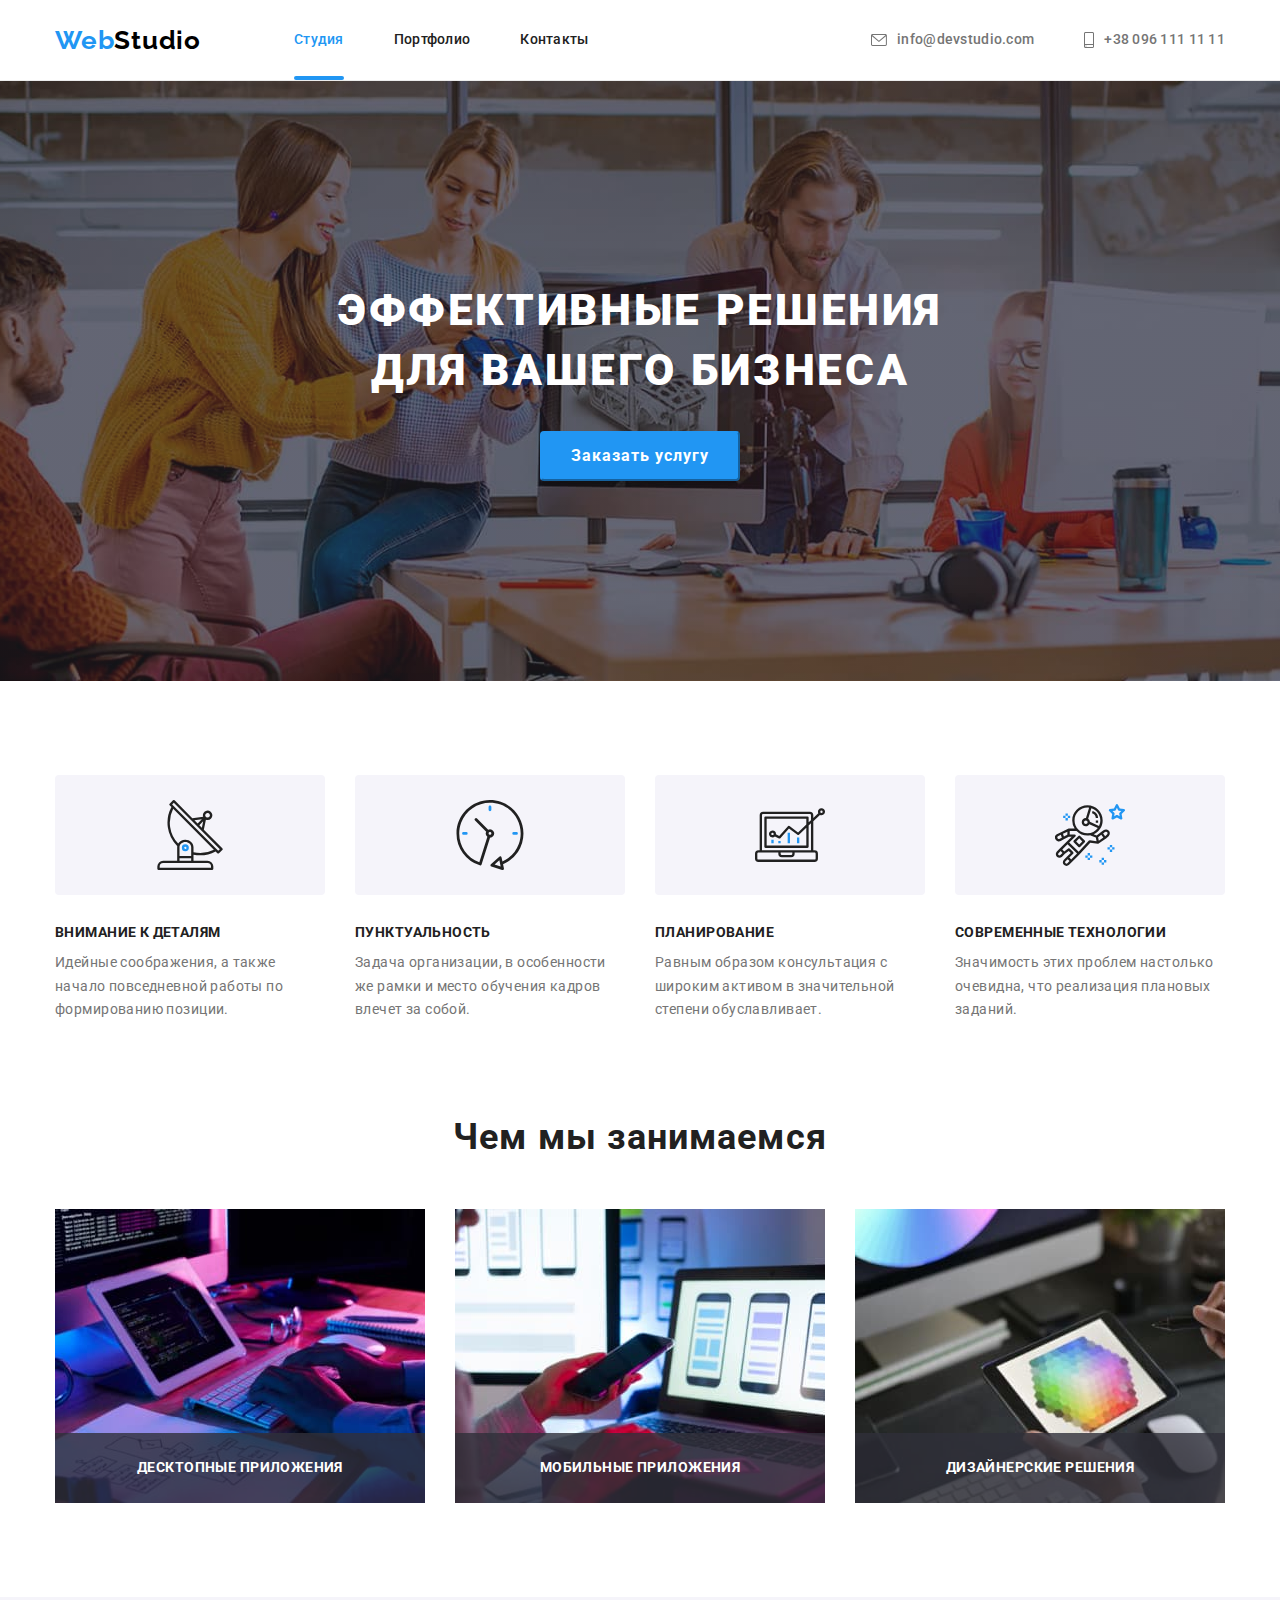
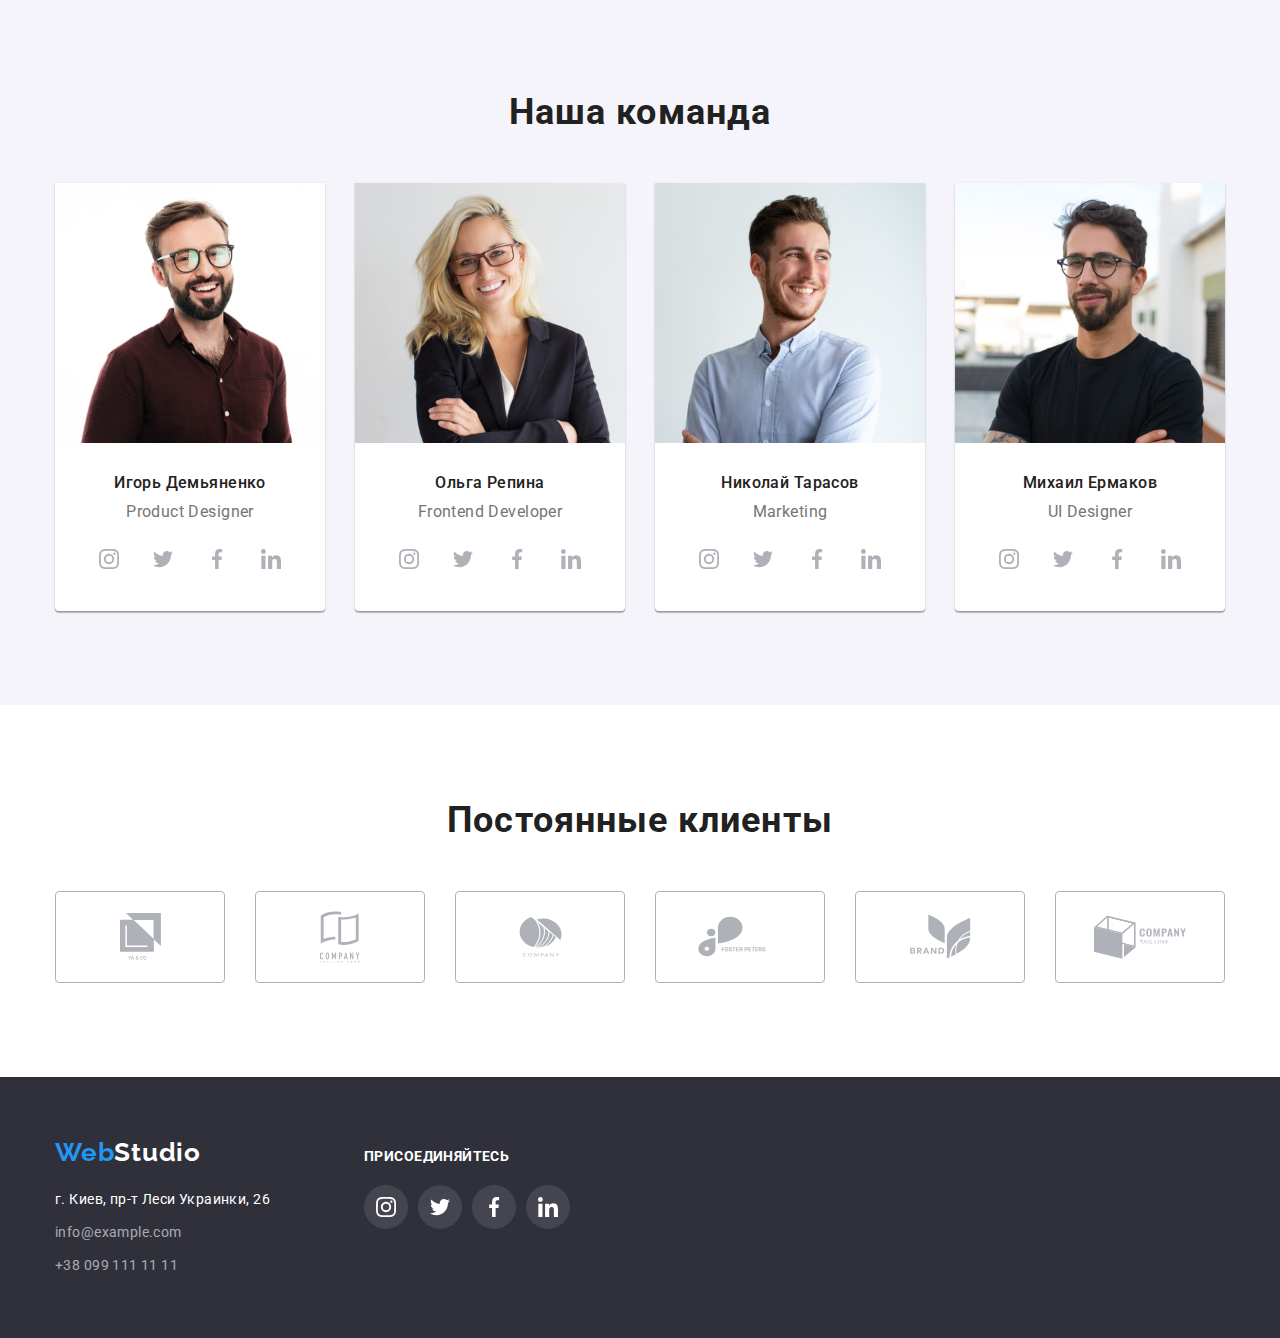
==== index.html @ a8d9ef20 "Initial commit" ====
<!DOCTYPE html>
<html lang="ru">
  <head>
    <meta charset="UTF-8" />
    <meta http-equiv="X-UA-Compatible" content="IE=edge" />
    <meta name="viewport" content="width=device-width, initial-scale=1.0" />
    <link rel="preconnect" href="https://fonts.googleapis.com" />
    <link rel="preconnect" href="https://fonts.gstatic.com" crossorigin />
    <link
      href="https://fonts.googleapis.com/css2?family=Raleway:wght@700&family=Roboto:wght@400;500;700;900&display=swap"
      rel="stylesheet"
    />
    <title>WebStudio</title>
    <!-- Normalize styles -->
    <link
      rel="stylesheet"
      href="https://cdnjs.cloudflare.com/ajax/libs/modern-normalize/1.1.0/modern-normalize.css"
    />
    <link rel="stylesheet" href="./styles/styles.css" />
  </head>

  <body>
    <!-- Header -->
    <header>
      <div class="container header-container">
        <!-- Navigation -->
        <nav class="nav-container">
          <a class="logo" href="./index.html">
            <span class="logo-color">Web</span>Studio</a
          >
          <ul class="nav-link-container">
            <li class="link-item">
              <a class="nav-link current" href="./index.html">Студия</a>
            </li>
            <li class="link-item">
              <a class="nav-link" href="./portfolio.html">Портфолио</a>
            </li>
            <li class="link-item">
              <a class="nav-link" href="#Contacts">Контакты</a>
            </li>
          </ul>
        </nav>
        <!--Contacts-->
        <ul class="head-contacts">
          <li class="contacts-item">
            <a class="contact-header" href="mailto:info@devstudio.com">
              <svg class="icon-contact" width="16" height="12">
                <use href="./images/icons.svg#icon-envelope"></use>
              </svg>
              info@devstudio.com</a
            >
          </li>
          <li class="contacts-item tel">
            <a class="contact-header" href="tel:+380961111111"
              ><svg class="icon-contact" width="10" height="16">
                <use href="./images/icons.svg#icon-smartphone"></use>
              </svg>
              +38 096 111 11 11</a
            >
          </li>
        </ul>
      </div>
    </header>
    <!-- Main -->
    <main>
      <!-- Order -->
      <section class="hero-section">
        <div class="container centered hero">
          <h1 class="hero-title">Эффективные решения для вашего бизнеса</h1>

          <button class="main-btn data-modal-open" type="button">
            Заказать услугу
          </button>
          <div class="backdrop data-modal is-hidden">
            <div class="hero-modal">
              <button class="data-modal-close" type="button ">креситик</button>
            </div>
          </div>
        </div>
      </section>
      <!-- Benefits -->
      <section>
        <div class="container benefits">
          <h2 class="visually-hidden">Преимущества</h2>
          <ul class="benefits-list">
            <li class="benefits-item">
              <div class="icon-benefits">
                <svg width="70" height="70">
                  <use href="./images/icons.svg#icon-antenna"></use>
                </svg>
              </div>
              <h3 class="benefits-subtitle">Внимание к деталям</h3>
              <p>
                Идейные соображения, а также начало повседневной работы по
                формированию позиции.
              </p>
            </li>
            <li class="benefits-item">
              <div class="icon-benefits">
                <svg width="70" height="70">
                  <use href="./images/icons.svg#icon-clock"></use>
                </svg>
              </div>
              <h3 class="benefits-subtitle">Пунктуальность</h3>
              <p>
                Задача организации, в особенности же рамки и место обучения
                кадров влечет за собой.
              </p>
            </li>
            <li class="benefits-item">
              <div class="icon-benefits">
                <svg width="70" height="70">
                  <use href="./images/icons.svg#icon-diagram"></use>
                </svg>
              </div>
              <h3 class="benefits-subtitle">Планирование</h3>
              <p>
                Равным образом консультация с широким активом в значительной
                степени обуславливает.
              </p>
            </li>
            <li class="benefits-item">
              <div class="icon-benefits">
                <svg width="70" height="70">
                  <use href="./images/icons.svg#icon-astronaut"></use>
                </svg>
              </div>
              <h3 class="benefits-subtitle">Современные технологии</h3>
              <p>
                Значимость этих проблем настолько очевидна, что реализация
                плановых заданий.
              </p>
            </li>
          </ul>
        </div>
      </section>
      <!-- Services -->
      <section class="services">
        <div class="container services">
          <h2 class="section-title">Чем мы занимаемся</h2>
          <ul class="selection-list">
            <li class="selection-item">
              <img
                src="./images/services/box1.jpg"
                alt="Приложения для ПК"
                width="370"
                height="294"
              />
              <h3 class="selection-item-text">Десктопные приложения</h3>
            </li>
            <li class="selection-item">
              <img
                src="./images/services/box2.jpg"
                alt="Приложения для телефонов"
                width="370"
                height="294"
              />
              <h3 class="selection-item-text">Мобильные приложения</h3>
            </li>
            <li class="selection-item">
              <img
                src="./images/services/box3.jpg"
                alt="Приложения для планшетов"
                width="370"
                height="294"
              />
              <h3 class="selection-item-text">Дизайнерские решения</h3>
            </li>
          </ul>
        </div>
      </section>
      <!-- Team -->
      <section class="section-team">
        <div class="container team">
          <h2 class="section-title">Наша команда</h2>
          <ul class="team-list">
            <li class="team-item">
              <img
                src="./images/team/pr-designer.jpg"
                alt="Игорь Демьяненко"
                width="270"
                height="260"
              />
              <h3 class="team-subtitle">Игорь Демьяненко</h3>
              <p class="job-title" lang="en">Product Designer</p>
              <ul class="social-link-list">
                <li class="social-item">
                  <a
                    class="social-link-item"
                    href="#"
                    target="_blank"
                    rel="noopener noreferrer"
                    aria-label="instagram"
                    ><svg class="social-link" width="20" height="20">
                      <use href="./images/icons.svg#icon-instagram"></use>
                    </svg>
                  </a>
                </li>
                <li class="social-item">
                  <a
                    class="social-link-item"
                    href="#"
                    target="_blank"
                    rel="noopener noreferrer"
                    aria-label="instagram"
                    ><svg class="social-link" width="20" height="20">
                      <use href="./images/icons.svg#icon-twitter"></use>
                    </svg>
                  </a>
                </li>
                <li class="social-item">
                  <a
                    class="social-link-item"
                    href="#"
                    target="_blank"
                    rel="noopener noreferrer"
                    aria-label="instagram"
                    ><svg class="social-link" width="20" height="20">
                      <use href="./images/icons.svg#icon-facebook"></use>
                    </svg>
                  </a>
                </li>
                <li class="social-item">
                  <a
                    class="social-link-item"
                    href="#"
                    target="_blank"
                    rel="noopener noreferrer"
                    aria-label="instagram"
                    ><svg class="social-link" width="20" height="20">
                      <use href="./images/icons.svg#icon-linkedin"></use>
                    </svg>
                  </a>
                </li>
              </ul>
            </li>
            <li class="team-item">
              <img
                src="./images/team/developer.jpg"
                alt="Ольга Репина"
                width="270"
                height="260"
              />
              <h3 class="team-subtitle">Ольга Репина</h3>
              <p class="job-title" lang="en">Frontend Developer</p>
              <ul class="social-link-list">
                <li class="social-item">
                  <a
                    class="social-link-item"
                    href="#"
                    target="_blank"
                    rel="noopener noreferrer"
                    aria-label="instagram"
                    ><svg class="social-link" width="20" height="20">
                      <use href="./images/icons.svg#icon-instagram"></use>
                    </svg>
                  </a>
                </li>
                <li class="social-item">
                  <a
                    class="social-link-item"
                    href="#"
                    target="_blank"
                    rel="noopener noreferrer"
                    aria-label="instagram"
                    ><svg class="social-link" width="20" height="20">
                      <use href="./images/icons.svg#icon-twitter"></use>
                    </svg>
                  </a>
                </li>
                <li class="social-item">
                  <a
                    class="social-link-item"
                    href="#"
                    target="_blank"
                    rel="noopener noreferrer"
                    aria-label="instagram"
                    ><svg class="social-link" width="20" height="20">
                      <use href="./images/icons.svg#icon-facebook"></use>
                    </svg>
                  </a>
                </li>
                <li class="social-item">
                  <a
                    class="social-link-item"
                    href="#"
                    target="_blank"
                    rel="noopener noreferrer"
                    aria-label="instagram"
                    ><svg class="social-link" width="20" height="20">
                      <use href="./images/icons.svg#icon-linkedin"></use>
                    </svg>
                  </a>
                </li>
              </ul>
            </li>
            <li class="team-item">
              <img
                src="./images/team/marketing.jpg"
                alt="Николай Тарасов"
                width="270"
                height="260"
              />
              <h3 class="team-subtitle">Николай Тарасов</h3>
              <p class="job-title" lang="en">Marketing</p>
              <ul class="social-link-list">
                <li class="social-item">
                  <a
                    class="social-link-item"
                    href="#"
                    target="_blank"
                    rel="noopener noreferrer"
                    aria-label="instagram"
                    ><svg class="social-link" width="20" height="20">
                      <use href="./images/icons.svg#icon-instagram"></use>
                    </svg>
                  </a>
                </li>
                <li class="social-item">
                  <a
                    class="social-link-item"
                    href="#"
                    target="_blank"
                    rel="noopener noreferrer"
                    aria-label="instagram"
                    ><svg class="social-link" width="20" height="20">
                      <use href="./images/icons.svg#icon-twitter"></use>
                    </svg>
                  </a>
                </li>
                <li class="social-item">
                  <a
                    class="social-link-item"
                    href="#"
                    target="_blank"
                    rel="noopener noreferrer"
                    aria-label="instagram"
                    ><svg class="social-link" width="20" height="20">
                      <use href="./images/icons.svg#icon-facebook"></use>
                    </svg>
                  </a>
                </li>
                <li class="social-item">
                  <a
                    class="social-link-item"
                    href="#"
                    target="_blank"
                    rel="noopener noreferrer"
                    aria-label="instagram"
                    ><svg class="social-link" width="20" height="20">
                      <use href="./images/icons.svg#icon-linkedin"></use>
                    </svg>
                  </a>
                </li>
              </ul>
            </li>
            <li class="team-item">
              <img
                src="./images/team/ui-designer.jpg"
                alt="Михаил Ермаков"
                width="270"
                height="260"
              />
              <h3 class="team-subtitle">Михаил Ермаков</h3>
              <p class="job-title" lang="en">UI Designer</p>
              <ul class="social-link-list">
                <li class="social-item">
                  <a
                    class="social-link-item"
                    href="#"
                    target="_blank"
                    rel="noopener noreferrer"
                    aria-label="instagram"
                    ><svg class="social-link" width="20" height="20">
                      <use href="./images/icons.svg#icon-instagram"></use>
                    </svg>
                  </a>
                </li>
                <li class="social-item">
                  <a
                    class="social-link-item"
                    href="#"
                    target="_blank"
                    rel="noopener noreferrer"
                    aria-label="instagram"
                    ><svg class="social-link" width="20" height="20">
                      <use href="./images/icons.svg#icon-twitter"></use>
                    </svg>
                  </a>
                </li>
                <li class="social-item">
                  <a
                    class="social-link-item"
                    href="#"
                    target="_blank"
                    rel="noopener noreferrer"
                    aria-label="instagram"
                    ><svg class="social-link" width="20" height="20">
                      <use href="./images/icons.svg#icon-facebook"></use>
                    </svg>
                  </a>
                </li>
                <li class="social-item">
                  <a
                    class="social-link-item"
                    href="#"
                    target="_blank"
                    rel="noopener noreferrer"
                    aria-label="instagram"
                    ><svg class="social-link" width="20" height="20">
                      <use href="./images/icons.svg#icon-linkedin"></use>
                    </svg>
                  </a>
                </li>
              </ul>
            </li>
          </ul>
        </div>
      </section>
      <!-- Regular customers -->
      <section>
        <div class="container">
          <h2 class="section-title">Постоянные клиенты</h2>
          <ul class="customers-title">
            <li class="customers-item">
              <a
                class="customers-link-item"
                href="#"
                target="_blank"
                rel="noopener noreferrer"
                aria-label="customers 1"
                ><svg class="icon-customers" width="41" height="47">
                  <use href="./images/icons.svg#icon-group1"></use>
                </svg>
              </a>
            </li>
            <li class="customers-item">
              <a
                class="customers-link-item"
                href="#"
                target="_blank"
                rel="noopener noreferrer"
                aria-label="customers 2"
                ><svg class="icon-customers" width="40" height="52">
                  <use href="./images/icons.svg#icon-group2"></use>
                </svg>
              </a>
            </li>
            <li class="customers-item">
              <a
                class="customers-link-item"
                href="#"
                target="_blank"
                rel="noopener noreferrer"
                aria-label="customers 3"
                ><svg class="icon-customers" width="43" height="41">
                  <use href="./images/icons.svg#icon-group3"></use>
                </svg>
              </a>
            </li>
            <li class="customers-item">
              <a
                class="customers-link-item"
                href="#"
                target="_blank"
                rel="noopener noreferrer"
                aria-label="customers 4"
                ><svg class="icon-customers" width="84" height="41">
                  <use href="./images/icons.svg#icon-group4"></use>
                </svg>
              </a>
            </li>
            <li class="customers-item">
              <a
                class="customers-link-item"
                href="#"
                target="_blank"
                rel="noopener noreferrer"
                aria-label="customers 5"
                ><svg class="icon-customers" width="63" height="45">
                  <use href="./images/icons.svg#icon-group5"></use>
                </svg>
              </a>
            </li>
            <li class="customers-item">
              <a
                class="customers-link-item"
                href="#"
                target="_blank"
                rel="noopener noreferrer"
                aria-label="customers 6"
                ><svg class="icon-customers" width="94" height="44">
                  <use href="./images/icons.svg#icon-group6"></use>
                </svg>
              </a>
            </li>
          </ul>
        </div>
      </section>
    </main>
    <!-- Footer -->
    <footer>
      <div class="container footer-container">
        <div>
          <a class="logo logo-footer" href="./index.html">
            <span class="logo-color">Web</span
            ><span class="logo-color-footer">Studio</span></a
          >
          <address id="Contacts">
            <ul>
              <li class="adress-item">
                <a
                  class="address-footer"
                  href="https://goo.gl/maps/XzDrCH9YL9LTSnce7"
                  target="_blank"
                  rel="noopener noreferrer"
                  >г. Киев, пр-т Леси Украинки, 26</a
                >
              </li>
              <li class="adress-item">
                <a class="contact-footer" href="mailto:info@example.com"
                  >info@example.com</a
                >
              </li>
              <li class="adress-item">
                <a class="contact-footer" href="tel:+380991111111"
                  >+38 099 111 11 11</a
                >
              </li>
            </ul>
          </address>
        </div>
        <div class="social-link-bloc">
          <p class="social-link-title">Присоединяйтесь</p>
          <ul class="social-link-list footer">
            <li class="social-item footer">
              <a
                class="social-link-item footer"
                href="#"
                target="_blank"
                rel="noopener noreferrer"
                aria-label="instagram"
                ><svg class="social-link" width="20" height="20">
                  <use href="./images/icons.svg#icon-instagram"></use>
                </svg>
              </a>
            </li>
            <li class="social-item footer">
              <a
                class="social-link-item footer"
                href="#"
                target="_blank"
                rel="noopener noreferrer"
                aria-label="instagram"
                ><svg class="social-link" width="20" height="20">
                  <use href="./images/icons.svg#icon-twitter"></use>
                </svg>
              </a>
            </li>
            <li class="social-item footer">
              <a
                class="social-link-item footer"
                href="#"
                target="_blank"
                rel="noopener noreferrer"
                aria-label="instagram"
                ><svg class="social-link" width="20" height="20">
                  <use href="./images/icons.svg#icon-facebook"></use>
                </svg>
              </a>
            </li>
            <li class="social-item footer">
              <a
                class="social-link-item footer"
                href="#"
                target="_blank"
                rel="noopener noreferrer"
                aria-label="instagram"
                ><svg class="social-link" width="20" height="20">
                  <use href="./images/icons.svg#icon-linkedin"></use>
                </svg>
              </a>
            </li>
          </ul>
        </div>
      </div>
    </footer>
    <script src="./js/modal.js"></script>
  </body>
</html>
---- styles/styles.css ----
:root {
  /* fonts */
  --logo-font: "Raleway";
  --main-font: "Roboto";

  /* colors */
  --main-theme: #ffffff;
  --secondary-theme: #f5f4fa;
  --accent-theme: #2f303a;

  --main-txt-color: #757575;
  --secondary-txt-color: #212121;
  --tertiary-txt-color: #ffffff;
  --accent-color: #2196f3;
  --icon-color: #afb1b8;

  /* transition-timing */
  --cubic-bezier-1: cubic-bezier(0.4, 0, 0.2, 1);
}

li {
  list-style: none;
}
a {
  text-decoration: none;

  color: var(--main-txt-color);
}

a:focus {
  outline: none;
}

button:focus {
  outline: none;
}

.visually-hidden {
  position: absolute;
  width: 1px;
  height: 1px;
  margin: -1px;
  border: 0;
  padding: 0;
  white-space: nowrap;
  clip-path: inset(100%);
  clip: rect(0 0 0 0);
  overflow: hidden;
}

/* Body */
body {
  font-family: var(--main-font), sans-serif;
  color: var(--main-txt-color);
  background-color: var(--main-theme);
  font-size: 14px;
  line-height: 1.71;
  letter-spacing: 0.03em;
}
h1,
h2,
h3,
h4,
p {
  margin: 0;
}

img {
  display: block;
  max-width: 100%;
  height: auto;
}
ul {
  padding: 0px;
  margin: 0px;
}

.container {
  width: 1200px;
  padding: 0 15px;
  margin-right: auto;
  margin-left: auto;
  /* outline: solid red; */
}

/* Header */
header {
  border-bottom: 1px solid #ececec;
  /* background-color: #ffffff;
  box-shadow: 0px 4px 4px rgba(0, 0, 0, 0.25); */
}

.header-container {
  display: flex;
  align-items: center;
}

.logo {
  padding-top: 25px;
  padding-bottom: 24px;

  font-family: var(--logo-font);
  font-weight: 700;
  font-size: 26px;
  line-height: 1.19;
  letter-spacing: 0.03em;
  color: #000000;
  margin-right: 93px;
  display: block;
}

.logo-color {
  color: var(--accent-color);
}

/* Navigation */
.nav-link {
  padding: 32px 0px;

  font-weight: 500;
  line-height: 1.14;
  letter-spacing: 0.02em;
  color: var(--secondary-txt-color);
  position: relative;
}

.nav-link:hover,
.nav-link:focus {
  color: var(--accent-color);
}

.nav-link-container > .link-item {
  position: relative;
}

.current {
  color: var(--accent-color);
}

.current::after {
  position: absolute;
  display: block;

  content: "";
  bottom: -1px;
  width: 100%;
  height: 4px;
  background-color: var(--accent-color);
  border-radius: 2px;
}

.nav-container {
  display: flex;
  align-items: center;
}

.nav-link-container {
  display: flex;
}

.link-item:not(:last-child) {
  margin-right: 50px;
}

/* Contacts */
.contact-header {
  padding: 32px 0px;
  font-weight: 500;
  display: flex;
  align-items: center;
  line-height: 1.14;
  letter-spacing: 0.02em;
  color: var(--main-txt-color);
}

.contacts-item {
  color: var(--main-txt-color);
}

.contacts-item:not(:first-child) {
  margin-left: 50px;
}

.contact-header:hover,
.contact-header:focus {
  color: var(--accent-color);
}

.head-contacts {
  display: flex;
  margin-left: auto;
}

.icon-contact {
  margin-right: 10px;
  fill: currentColor;
}

/* Hero */

.hero-section {
  padding-top: 200px;
  padding-bottom: 200px;
  max-width: 1600px;
  margin: 0 auto;

  text-align: center;

  background: rgba(47, 48, 58, 0.4);
  background-image: linear-gradient(
      0deg,
      rgba(47, 48, 58, 0.4) 0%,
      rgba(47, 48, 58, 0.4) 100%
    ),
    url(../images/hero/hero.jpg);

  background-position: center;
  background-repeat: no-repeat;
  background-color: var(--accent-theme);
}

section {
  padding-top: 94px;
  padding-bottom: 94px;
}

.container.hero {
}

.hero-title {
  max-width: 700px;
  margin-left: auto;
  margin-right: auto;

  font-weight: 900;
  font-size: 44px;
  line-height: 1.36;
  letter-spacing: 0.06em;
  text-transform: uppercase;
  color: var(--tertiary-txt-color);
}

.main-btn {
  margin-top: 30px;
  width: 200px;
  height: 50px;

  font-family: "Roboto";
  font-weight: 700;
  font-size: 16px;
  line-height: 1.88;
  text-align: center;
  letter-spacing: 0.06em;
  color: var(--tertiary-txt-color);
  background-color: var(--accent-color);
  box-shadow: 0px 4px 4px rgba(0, 0, 0, 0.15);
  border-radius: 4px;
  border-color: var(--accent-color);
  cursor: pointer;
}

.main-btn:hover,
.main-btn:focus {
  font-family: "Roboto";
  font-weight: 700;
  font-size: 16px;
  line-height: 1.88;
  text-align: center;
  letter-spacing: 0.06em;
  color: var(--tertiary-txt-color);
  background: #188ce8;
  box-shadow: 0px 4px 4px rgba(0, 0, 0, 0.15);
  border-radius: 4px;
}

.backdrop {
  position: absolute;
  z-index: 5;
  top: 0;
  left: 0;
  display: flex;
  position: fixed;
  width: 100vw;
  height: 100vh;
  align-items: center;
  justify-content: center;
  background-color: rgba(0, 0, 0, 0.2);
}

.is-hidden {
  visibility: hidden;
  opacity: 0;
  pointer-events: none;
}

.hero-modal {
  position: relative;

  display: flex;
  width: 528px;
  height: 581px;

  background-color: #ffffff;
  box-shadow: 0px 1px 3px rgba(0, 0, 0, 0.12), 0px 1px 1px rgba(0, 0, 0, 0.14),
    0px 2px 1px rgba(0, 0, 0, 0.2);
  border-radius: 4px;
}

.data-modal-close {
  position: absolute;
  top: 8px;
  right: 8px;
  width: 30px;
  height: 30px;
  outline: #000000;
}

/* Benefits */

.benefits-list {
  display: flex;
  flex-wrap: wrap;
}

.benefits-item {
  width: 270px;
}

.benefits-item:not(:last-child) {
  margin-right: 30px;
}

.icon-benefits {
  width: 100%;
  height: 120px;
  margin-bottom: 30px;

  display: flex;
  justify-content: center;
  align-items: center;

  border-radius: 4px;
  background-color: var(--secondary-theme);
}

.benefits-subtitle {
  margin-bottom: 10px;

  font-size: 14px;
  font-weight: 700;
  line-height: 1.14;
  text-transform: uppercase;
  color: var(--secondary-txt-color);
}

/* Services */

.services {
  padding-top: 0;
}

.section-title {
  text-align: center;
  margin-bottom: 50px;

  font-weight: 700;
  font-size: 36px;
  line-height: 1.17;
  color: var(--secondary-txt-color);
  letter-spacing: 0.03em;
}

.selection-list {
  display: flex;
  flex-wrap: wrap;
}

.selection-item {
  position: relative;
  display: block;
}

.selection-item:not(:last-child) {
  margin-right: 30px;
}

.selection-item-text {
  display: flex;
  position: absolute;
  z-index: 4;

  width: 100%;
  height: 70px;
  bottom: 0;
  align-items: center;
  justify-content: center;

  color: #ffffff;
  background-color: rgba(47, 48, 58, 0.8);

  font-size: 14px;
  font-weight: 700;
  line-height: 1.14;
  text-transform: uppercase;
}

/* Team */

.team-list {
  display: flex;
  flex-direction: row;
}

.team-item {
  background: #ffffff;
  box-shadow: 0px 1px 3px rgba(0, 0, 0, 0.12), 0px 1px 1px rgba(0, 0, 0, 0.14),
    0px 2px 1px rgba(0, 0, 0, 0.2);
  border-radius: 0px 0px 4px 4px;
}

.team-item:not(:last-child) {
  margin-right: 30px;
}

.team-subtitle {
  margin-top: 30px;
  margin-bottom: 10px;

  font-weight: 500;
  font-size: 16px;
  line-height: 1.19;
  text-align: center;
  color: var(--secondary-txt-color);
}

.section-team {
  background-color: var(--secondary-theme);
}

.container.team {
}

.job-title {
  margin-bottom: 16px;

  font-size: 16px;
  line-height: 1.19;
  text-align: center;
}

.social-item {
  width: 44px;
  height: 44px;
}

.social-item:not(:last-child) {
  margin-right: 10px;
}

.social-link-list {
  margin-bottom: 30px;

  display: flex;
  justify-content: center;
}

.social-link-item {
  display: flex;
  align-items: center;
  justify-content: center;
  width: 100%;
  height: 100%;
  border-radius: 50%;
  color: var(--icon-color);
}

.social-link-item:hover,
.social-link-item:focus {
  background-color: var(--accent-color);
  color: #ffffff;
}
.social-link {
  fill: currentColor;
}

/* Regular customers */

.customers-title {
  display: flex;
  justify-content: center;
}

.customers-item {
  width: 170px;
  height: 92px;

  display: flex;
  align-items: center;
  justify-content: center;
}

.customers-link-item {
  border: 1px solid var(--icon-color);
  border-radius: 4px;
}

.customers-item:not(:last-child) {
  margin-right: 30px;
}

.customers-link-item:hover,
.customers-link-item:focus {
  color: var(--accent-color);
  border: 1px solid var(--accent-color);
  border-radius: 4px;
}

.customers-link-item {
  display: flex;
  align-items: center;
  justify-content: center;
  width: 100%;
  height: 100%;

  color: var(--icon-color);
}

.icon-customers {
  fill: currentColor;
}

/* Portfolio */

.works-menu {
  display: flex;
  justify-content: center;
  margin-bottom: 50px;
}

.works-menu li:not(:last-child) {
  margin-right: 8px;
}

.works-btn {
  padding: 6px 22px;

  font-weight: 500;
  font-size: 16px;
  line-height: 1.62;
  text-align: center;
  letter-spacing: 0.03em;
  border: 0px;
  color: var(--secondary-txt-color);
  background: var(--secondary-theme);
  border-radius: 4px;
  border-color: var(--secondary-theme);
  cursor: pointer;
}

.works-btn:hover,
.works-btn:focus {
  color: var(--tertiary-txt-color);
  background: var(--accent-color);
  box-shadow: 0px 3px 1px rgba(0, 0, 0, 0.1), 0px 1px 2px rgba(0, 0, 0, 0.08),
    0px 2px 2px rgba(0, 0, 0, 0.12);
}

.work-examples {
  display: flex;
  flex-wrap: wrap;
  margin: -15px;
}

.work-item {
  width: 370px;
  margin: 15px;
}

.work-item-link {
  position: relative;
  display: block;

  transition: box-shadow 250ms var(--cubic-bezier-1);
}

.work-item-link:hover,
.work-item-link:focus {
  /* display: block; */

  box-shadow: 0px 1px 1px rgba(0, 0, 0, 0.12), 0px 4px 4px rgba(0, 0, 0, 0.06),
    1px 4px 6px rgba(0, 0, 0, 0.16);
}

.work-item:nth-child(3n) {
  margin-right: 0px;
}

.work-item-popup {
  position: relative;
  overflow: hidden;
}

.works-title-info {
  display: flex;

  position: absolute;
  top: 0;
  width: 100%;
  height: 294px;
  padding: 24px;

  align-items: center;
  justify-content: center;

  transform: translateY(100%);
  transition: transform 250ms var(--cubic-bezier-1);
  opacity: 0;

  font-size: 18px;
  line-height: 1.56;
  color: #ffffff;
  background-color: rgba(33, 150, 243, 0.9);
}
.works-title {
  font-weight: 700;
  font-size: 18px;
  line-height: 2;
  letter-spacing: 0.06em;
  color: var(--secondary-txt-color);
}

.works-type {
  font-size: 16px;
  line-height: 1.88;
}

.work-item-link:hover .works-title-info,
.work-item-link:focus .works-title-info {
  opacity: 1;
  transform: translateY(0%);
}

.work-item-info {
  padding: 20px 24px;

  border-right: 1px solid #eeeeee;
  border-bottom: 1px solid #eeeeee;
  border-left: 1px solid #eeeeee;
}

.works-title {
  margin-bottom: 4px;
}

/* .works-title-info:hover {
  opacity: 1;
} */

/* Footer */
footer {
  padding-top: 60px;
  padding-bottom: 60px;

  background-color: var(--accent-theme);
}

.footer-container {
  display: flex;
  align-items: baseline;
}

.logo.logo-footer {
  margin-bottom: 20px;
  padding-top: 0;
  padding-bottom: 0;
}

.logo-color-footer {
  color: var(--tertiary-txt-color);
}

.adress-item:not(:last-child) {
  margin-bottom: 9px;
}

.contact-footer {
  font-style: normal;
  line-height: 1.71;
  color: rgba(255, 255, 255, 0.6);
}

.address-footer {
  font-style: normal;
  line-height: 1.71;
  color: var(--tertiary-txt-color);
}

.address-footer:hover,
.address-footer:focus,
.contact-footer:hover,
.contact-footer:focus {
  color: var(--accent-color);
}

.social-link-bloc {
  margin-left: 70px;
}

.social-link-title {
  margin-bottom: 20px;

  font-weight: 700;
  line-height: 1.14;
  text-transform: uppercase;
  color: #ffffff;
}

.social-link-list.footer {
  margin-bottom: 0;
}

.social-link-item.footer {
  color: #ffffff;
}

.social-item.footer {
  background-color: rgba(255, 255, 255, 0.1);
  border-radius: 50%;
}
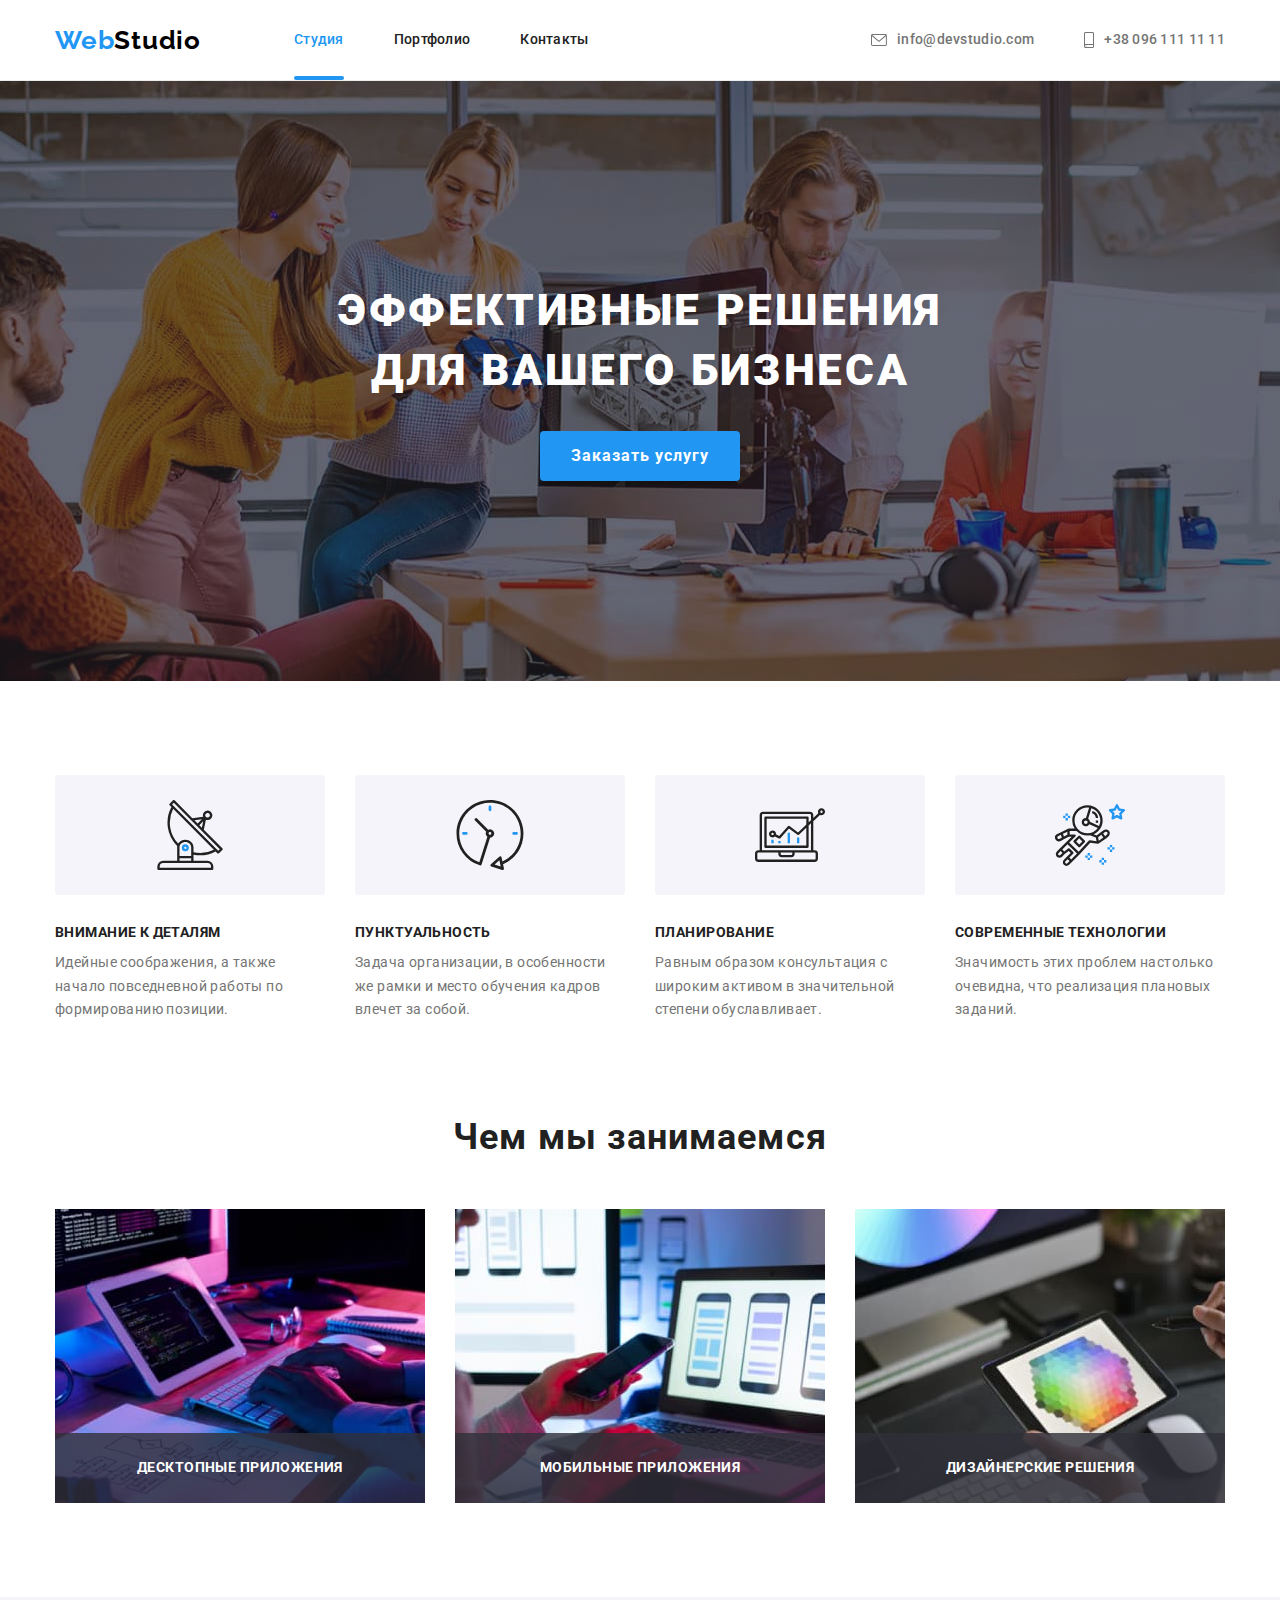
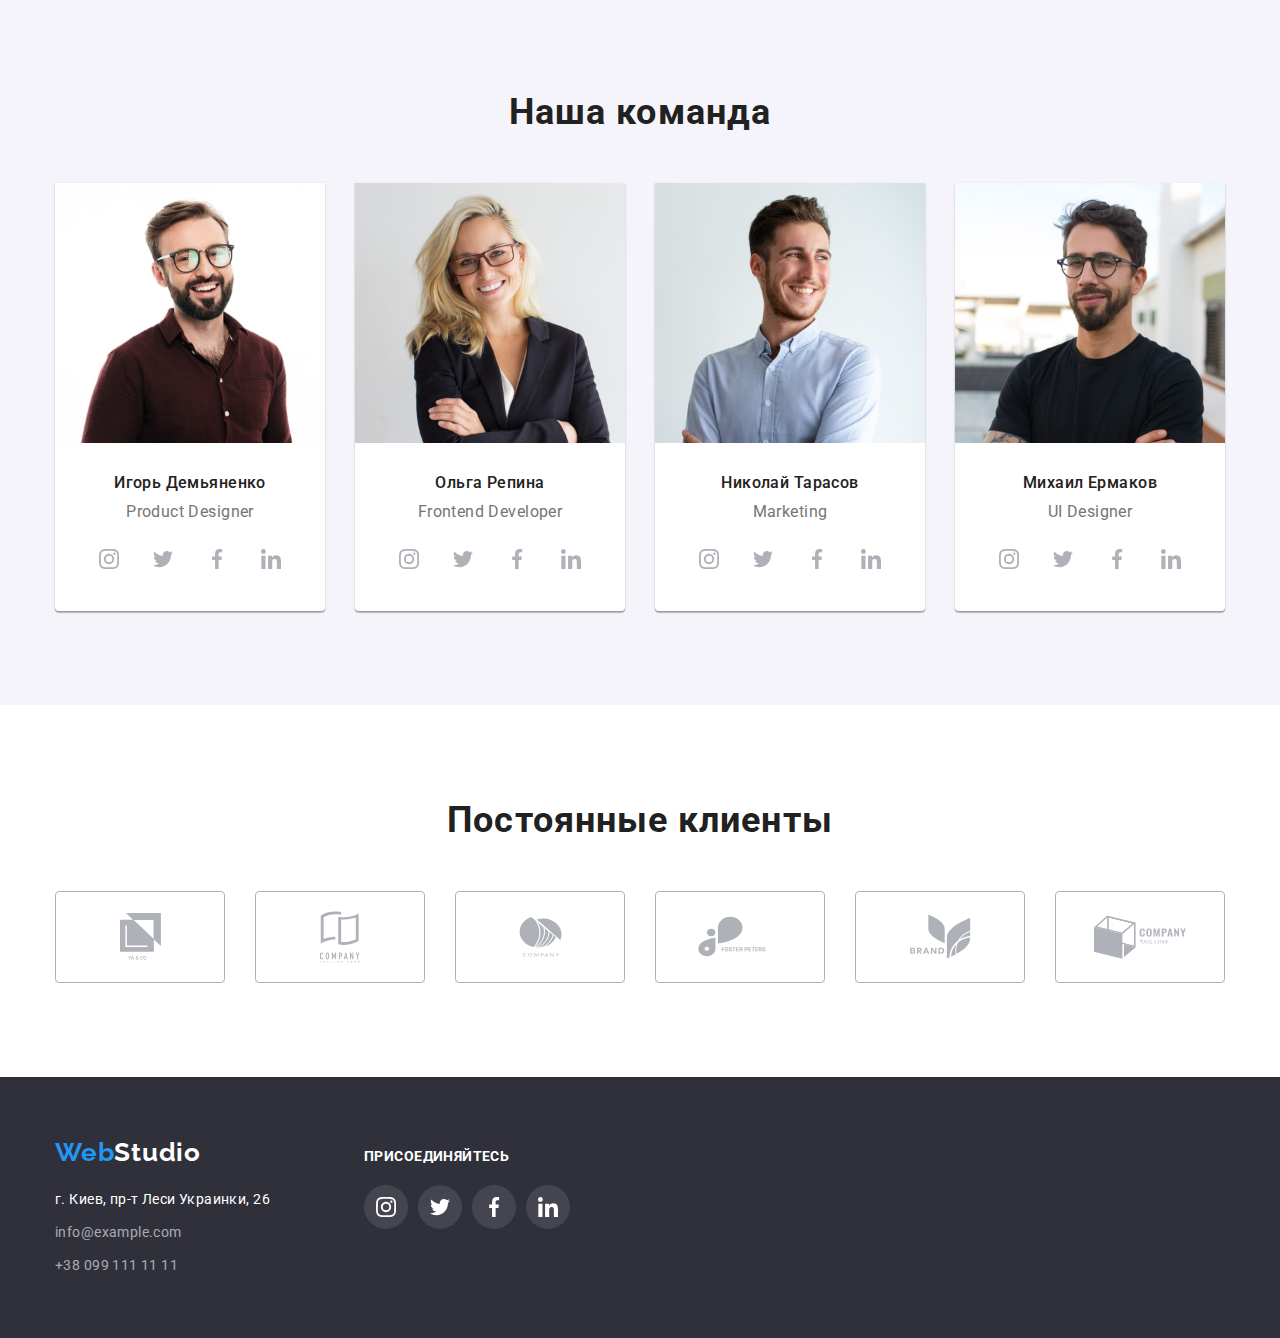
==== commit 40dde343: "add timeng transition" ====
--- a/index.html
+++ b/index.html
@@ -68,14 +68,9 @@
         <div class="container centered hero">
           <h1 class="hero-title">Эффективные решения для вашего бизнеса</h1>
 
-          <button class="main-btn data-modal-open" type="button">
+          <button class="main-btn" data-modal-open type="button">
             Заказать услугу
           </button>
-          <div class="backdrop data-modal is-hidden">
-            <div class="hero-modal">
-              <button class="data-modal-close" type="button ">креситик</button>
-            </div>
-          </div>
         </div>
       </section>
       <!-- Benefits -->
@@ -585,6 +580,15 @@
         </div>
       </div>
     </footer>
+    <div class="backdrop is-hidden" data-modal>
+      <div class="hero-modal">
+        <button class="btn-modal-close" data-modal-close type="button">
+          <svg width="18" height="18">
+            <use href="./images/icons.svg#icon-close-black"></use>
+          </svg>
+        </button>
+      </div>
+    </div>
     <script src="./js/modal.js"></script>
   </body>
 </html>
--- a/styles/styles.css
+++ b/styles/styles.css
@@ -15,7 +15,7 @@
   --icon-color: #afb1b8;
 
   /* transition-timing */
-  --cubic-bezier-1: cubic-bezier(0.4, 0, 0.2, 1);
+  --transform-anim: 250ms cubic-bezier(0.4, 0, 0.2, 1);
 }
 
 li {
@@ -80,7 +80,6 @@
   padding: 0 15px;
   margin-right: auto;
   margin-left: auto;
-  /* outline: solid red; */
 }
 
 /* Header */
@@ -122,6 +121,8 @@
   letter-spacing: 0.02em;
   color: var(--secondary-txt-color);
   position: relative;
+
+  transition: color var(--transform-anim);
 }
 
 .nav-link:hover,
@@ -171,14 +172,8 @@
   line-height: 1.14;
   letter-spacing: 0.02em;
   color: var(--main-txt-color);
-}
-
-.contacts-item {
-  color: var(--main-txt-color);
-}
-
-.contacts-item:not(:first-child) {
-  margin-left: 50px;
+
+  transition: color var(--transform-anim);
 }
 
 .contact-header:hover,
@@ -186,6 +181,14 @@
   color: var(--accent-color);
 }
 
+.contacts-item {
+  color: var(--main-txt-color);
+}
+
+.contacts-item:not(:first-child) {
+  margin-left: 50px;
+}
+
 .head-contacts {
   display: flex;
   margin-left: auto;
@@ -194,6 +197,10 @@
 .icon-contact {
   margin-right: 10px;
   fill: currentColor;
+}
+section {
+  padding-top: 94px;
+  padding-bottom: 94px;
 }
 
 /* Hero */
@@ -217,11 +224,6 @@
   background-position: center;
   background-repeat: no-repeat;
   background-color: var(--accent-theme);
-}
-
-section {
-  padding-top: 94px;
-  padding-bottom: 94px;
 }
 
 .container.hero {
@@ -254,23 +256,16 @@
   color: var(--tertiary-txt-color);
   background-color: var(--accent-color);
   box-shadow: 0px 4px 4px rgba(0, 0, 0, 0.15);
+  border: 0px;
   border-radius: 4px;
-  border-color: var(--accent-color);
   cursor: pointer;
+
+  transition: background-color var(--transform-anim);
 }
 
 .main-btn:hover,
 .main-btn:focus {
-  font-family: "Roboto";
-  font-weight: 700;
-  font-size: 16px;
-  line-height: 1.88;
-  text-align: center;
-  letter-spacing: 0.06em;
-  color: var(--tertiary-txt-color);
-  background: #188ce8;
-  box-shadow: 0px 4px 4px rgba(0, 0, 0, 0.15);
-  border-radius: 4px;
+  background-color: #188ce8;
 }
 
 .backdrop {
@@ -278,16 +273,23 @@
   z-index: 5;
   top: 0;
   left: 0;
+
   display: flex;
   position: fixed;
   width: 100vw;
   height: 100vh;
   align-items: center;
   justify-content: center;
+
   background-color: rgba(0, 0, 0, 0.2);
-}
-
-.is-hidden {
+  opacity: 1;
+  visibility: visible;
+  pointer-events: initial;
+
+  transition: opacity var(--transform-anim), visibility var(--transform-anim);
+}
+
+.backdrop.is-hidden {
   visibility: hidden;
   opacity: 0;
   pointer-events: none;
@@ -306,12 +308,21 @@
   border-radius: 4px;
 }
 
-.data-modal-close {
+.btn-modal-close {
   position: absolute;
   top: 8px;
   right: 8px;
   width: 30px;
   height: 30px;
+  padding: 0;
+
+  display: flex;
+  justify-content: center;
+  align-items: center;
+
+  border: 1px solid rgba(0, 0, 0, 0.1);
+  border-radius: 50%;
+  background-color: #ffffff;
   outline: #000000;
 }
 
@@ -472,12 +483,15 @@
   height: 100%;
   border-radius: 50%;
   color: var(--icon-color);
+
+  transition: color var(--transform-anim),
+    background-color var(--transform-anim);
 }
 
 .social-link-item:hover,
 .social-link-item:focus {
+  color: #ffffff;
   background-color: var(--accent-color);
-  color: #ffffff;
 }
 .social-link {
   fill: currentColor;
@@ -502,6 +516,8 @@
 .customers-link-item {
   border: 1px solid var(--icon-color);
   border-radius: 4px;
+
+  transition: color var(--transform-anim), border-color var(--transform-anim);
 }
 
 .customers-item:not(:last-child) {
@@ -511,8 +527,7 @@
 .customers-link-item:hover,
 .customers-link-item:focus {
   color: var(--accent-color);
-  border: 1px solid var(--accent-color);
-  border-radius: 4px;
+  border-color: var(--accent-color);
 }
 
 .customers-link-item {
@@ -527,6 +542,7 @@
 
 .icon-customers {
   fill: currentColor;
+  transition: color var(--transform-anim), border-color var(--transform-anim);
 }
 
 /* Portfolio */
@@ -553,7 +569,6 @@
   color: var(--secondary-txt-color);
   background: var(--secondary-theme);
   border-radius: 4px;
-  border-color: var(--secondary-theme);
   cursor: pointer;
 }
 
@@ -580,7 +595,7 @@
   position: relative;
   display: block;
 
-  transition: box-shadow 250ms var(--cubic-bezier-1);
+  transition: box-shadow var(--transform-anim);
 }
 
 .work-item-link:hover,
@@ -613,7 +628,7 @@
   justify-content: center;
 
   transform: translateY(100%);
-  transition: transform 250ms var(--cubic-bezier-1);
+  transition: transform var(--transform-anim);
   opacity: 0;
 
   font-size: 18px;
